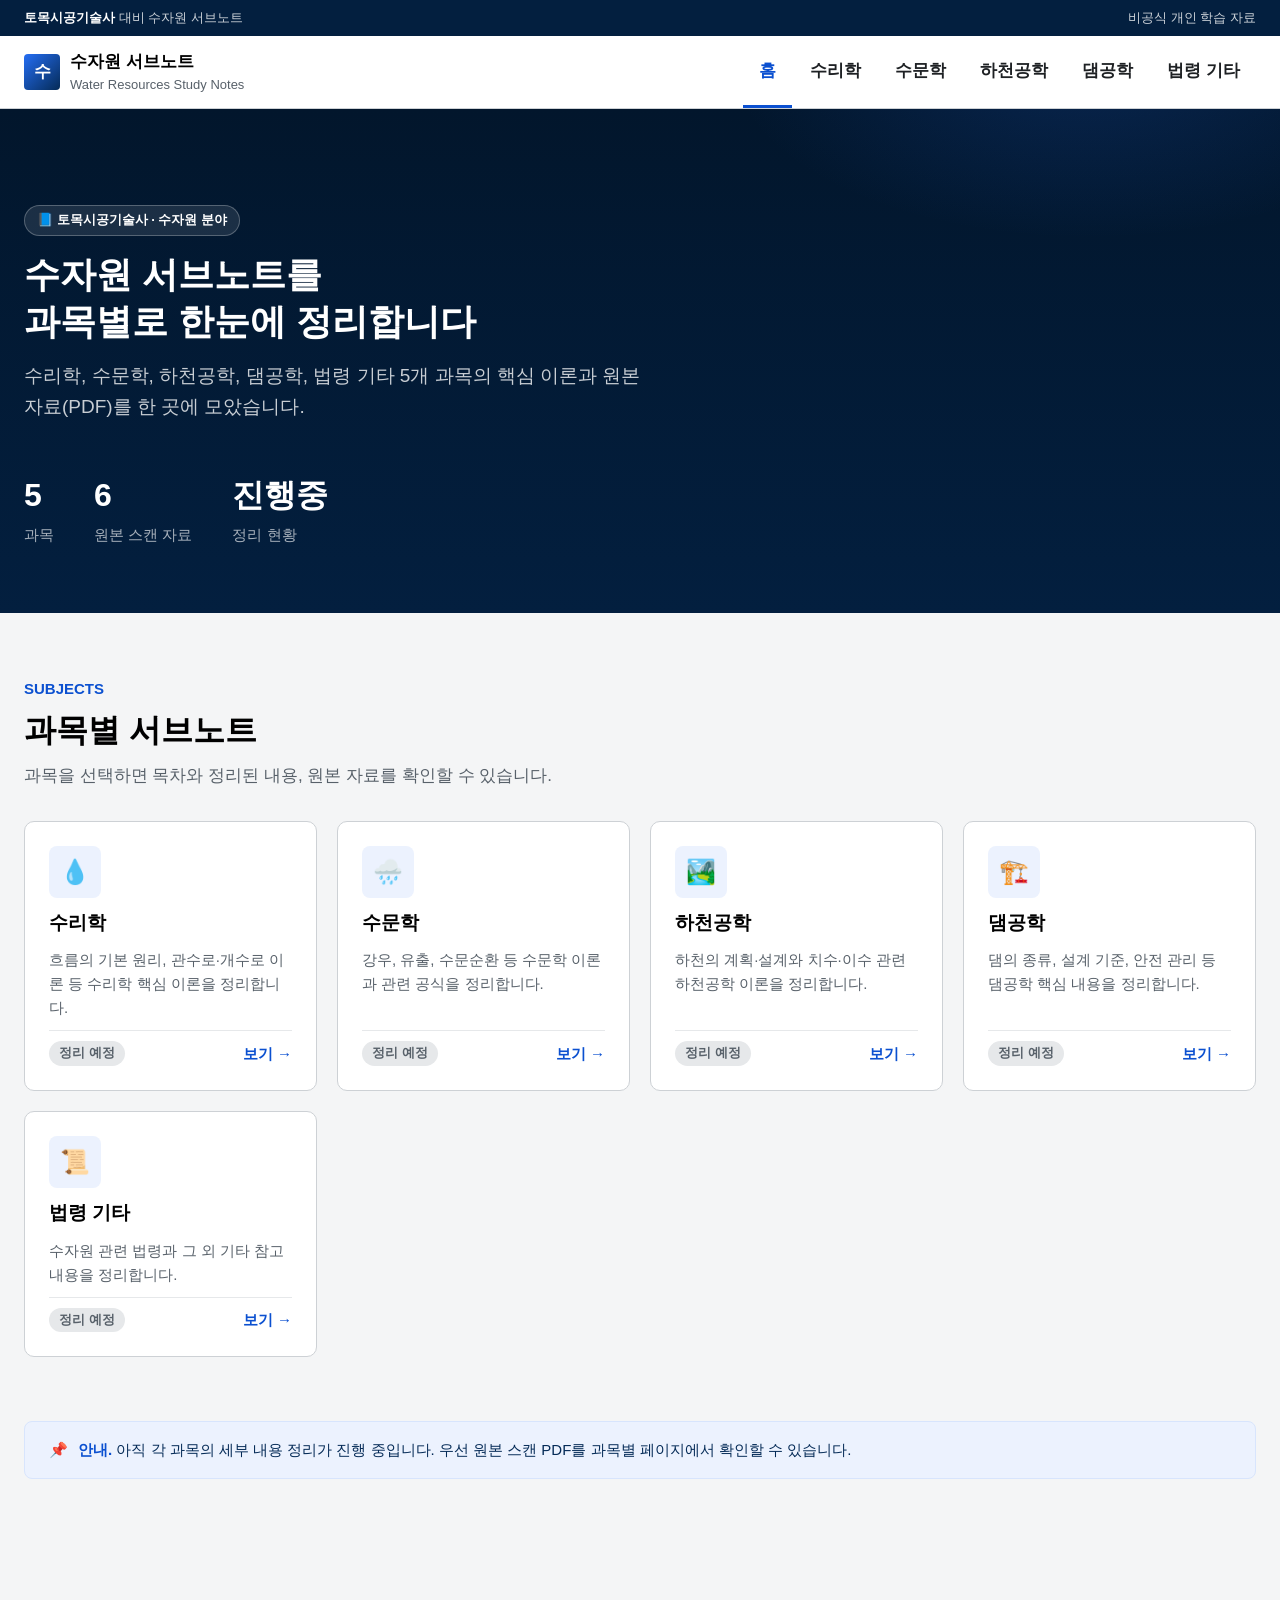
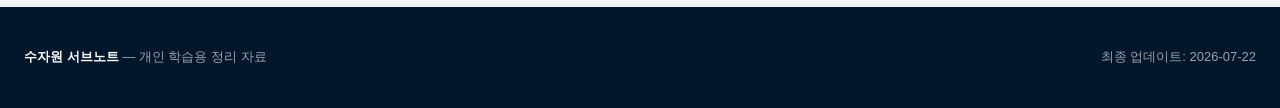
==== index.html @ 0881af0b "Add homepage and subject pages so GitHub Pages has content to render Co-Authored-By: Claude Sonnet 5" ====
<!DOCTYPE html>
<html lang="ko">
<head>
<meta charset="UTF-8">
<meta name="viewport" content="width=device-width, initial-scale=1.0">
<title>수자원 서브노트 | 토목시공기술사 대비</title>
<meta name="description" content="수리학·수문학·하천공학·댐공학·법령 기타 5개 과목으로 정리한 수자원 서브노트입니다.">
<link rel="stylesheet" href="web/assets/css/tokens.css">
<link rel="stylesheet" href="web/assets/css/style.css">
</head>
<body>
<a href="#main" class="skip-link">본문 바로가기</a>

<div class="util-bar">
  <div class="container">
    <span><strong>토목시공기술사</strong> 대비 수자원 서브노트</span>
    <span>비공식 개인 학습 자료</span>
  </div>
</div>

<header class="site-header">
  <div class="container header-inner">
    <a href="index.html" class="brand">
      <span class="mark">수</span>
      <span>
        수자원 서브노트
        <span class="sub">Water Resources Study Notes</span>
      </span>
    </a>
    <nav class="gnb" id="gnb">
      <a href="index.html" class="active">홈</a>
      <a href="web/subjects/hydraulics.html">수리학</a>
      <a href="web/subjects/hydrology.html">수문학</a>
      <a href="web/subjects/river.html">하천공학</a>
      <a href="web/subjects/dam.html">댐공학</a>
      <a href="web/subjects/law.html">법령 기타</a>
    </nav>
    <button class="nav-toggle" id="navToggle" aria-label="메뉴 열기" aria-expanded="false">
      <span></span>
    </button>
  </div>
</header>

<main id="main">
  <section class="hero">
    <div class="container">
      <span class="eyebrow">📘 토목시공기술사 · 수자원 분야</span>
      <h1>수자원 서브노트를<br>과목별로 한눈에 정리합니다</h1>
      <p>수리학, 수문학, 하천공학, 댐공학, 법령 기타 5개 과목의 핵심 이론과 원본 자료(PDF)를 한 곳에 모았습니다.</p>
      <div class="stats">
        <div class="stat"><b>5</b><span>과목</span></div>
        <div class="stat"><b>6</b><span>원본 스캔 자료</span></div>
        <div class="stat"><b>진행중</b><span>정리 현황</span></div>
      </div>
    </div>
  </section>

  <section class="section">
    <div class="container">
      <div class="section-head">
        <span class="kicker">SUBJECTS</span>
        <h2>과목별 서브노트</h2>
        <p>과목을 선택하면 목차와 정리된 내용, 원본 자료를 확인할 수 있습니다.</p>
      </div>

      <div class="subject-grid">
        <a class="subject-card" href="web/subjects/hydraulics.html">
          <div class="icon">💧</div>
          <h3>수리학</h3>
          <p>흐름의 기본 원리, 관수로·개수로 이론 등 수리학 핵심 이론을 정리합니다.</p>
          <div class="meta">
            <span class="progress-badge todo">정리 예정</span>
            <span class="cta-link">보기 →</span>
          </div>
        </a>

        <a class="subject-card" href="web/subjects/hydrology.html">
          <div class="icon">🌧️</div>
          <h3>수문학</h3>
          <p>강우, 유출, 수문순환 등 수문학 이론과 관련 공식을 정리합니다.</p>
          <div class="meta">
            <span class="progress-badge todo">정리 예정</span>
            <span class="cta-link">보기 →</span>
          </div>
        </a>

        <a class="subject-card" href="web/subjects/river.html">
          <div class="icon">🏞️</div>
          <h3>하천공학</h3>
          <p>하천의 계획·설계와 치수·이수 관련 하천공학 이론을 정리합니다.</p>
          <div class="meta">
            <span class="progress-badge todo">정리 예정</span>
            <span class="cta-link">보기 →</span>
          </div>
        </a>

        <a class="subject-card" href="web/subjects/dam.html">
          <div class="icon">🏗️</div>
          <h3>댐공학</h3>
          <p>댐의 종류, 설계 기준, 안전 관리 등 댐공학 핵심 내용을 정리합니다.</p>
          <div class="meta">
            <span class="progress-badge todo">정리 예정</span>
            <span class="cta-link">보기 →</span>
          </div>
        </a>

        <a class="subject-card" href="web/subjects/law.html">
          <div class="icon">📜</div>
          <h3>법령 기타</h3>
          <p>수자원 관련 법령과 그 외 기타 참고 내용을 정리합니다.</p>
          <div class="meta">
            <span class="progress-badge todo">정리 예정</span>
            <span class="cta-link">보기 →</span>
          </div>
        </a>
      </div>
    </div>
  </section>

  <section class="section" style="padding-top:0;">
    <div class="container">
      <div class="notice">
        <span>📌</span>
        <span><b>안내.</b> 아직 각 과목의 세부 내용 정리가 진행 중입니다. 우선 원본 스캔 PDF를 과목별 페이지에서 확인할 수 있습니다.</span>
      </div>
    </div>
  </section>
</main>

<footer class="site-footer">
  <div class="container">
    <span><strong>수자원 서브노트</strong> — 개인 학습용 정리 자료</span>
    <span>최종 업데이트: 2026-07-22</span>
  </div>
</footer>

<script>
  const toggle = document.getElementById('navToggle');
  const gnb = document.getElementById('gnb');
  toggle.addEventListener('click', () => {
    const open = gnb.classList.toggle('open');
    toggle.setAttribute('aria-expanded', open);
  });
</script>
</body>
</html>
---- web/assets/css/tokens.css ----
/* =========================================================
   KRDS(대한민국 정부 디자인시스템) Design Tokens
   출처: KRDS HTML Component Kit v1.0.1 (github.com/KRDS-uiux/krds-uiux)
   Primitive → Semantic 2단계 토큰 구조를 CSS 커스텀 프로퍼티로 이식
   ========================================================= */

html {
  font-size: 62.5%; /* 1rem = 10px 기준 */
}

:root {
  /* ---------- Primitive: Primary (Blue) ---------- */
  --krds-primary-5: #ecf2fe;
  --krds-primary-10: #d8e5fd;
  --krds-primary-20: #b1cefb;
  --krds-primary-30: #86aff9;
  --krds-primary-40: #4c87f6;
  --krds-primary-50: #256ef4;
  --krds-primary-60: #0b50d0;
  --krds-primary-70: #083891;
  --krds-primary-80: #052561;
  --krds-primary-90: #03163a;
  --krds-primary-95: #020f27;

  /* ---------- Primitive: Secondary (Navy) ---------- */
  --krds-secondary-5: #eef2f7;
  --krds-secondary-10: #d6e0eb;
  --krds-secondary-20: #bacbde;
  --krds-secondary-30: #90b0d5;
  --krds-secondary-40: #6b96c7;
  --krds-secondary-50: #346fb2;
  --krds-secondary-60: #1c589c;
  --krds-secondary-70: #063a74;
  --krds-secondary-80: #052b57;
  --krds-secondary-90: #031f3f;
  --krds-secondary-95: #02162c;

  /* ---------- Primitive: Gray ---------- */
  --krds-gray-0: #ffffff;
  --krds-gray-5: #f4f5f6;
  --krds-gray-10: #e6e8ea;
  --krds-gray-20: #cdd1d5;
  --krds-gray-30: #b1b8be;
  --krds-gray-40: #8a949e;
  --krds-gray-50: #6d7882;
  --krds-gray-60: #58616a;
  --krds-gray-70: #464c53;
  --krds-gray-80: #33363d;
  --krds-gray-90: #1e2124;
  --krds-gray-95: #131416;
  --krds-gray-100: #000000;

  /* ---------- Primitive: System colors ---------- */
  --krds-danger-5: #fdefec;   --krds-danger-10: #fcdfd9;  --krds-danger-50: #de3412; --krds-danger-60: #bd2c0f;
  --krds-warning-5: #fff3db;  --krds-warning-10: #ffe0a3; --krds-warning-50: #9e6a00; --krds-warning-60: #8a5c00;
  --krds-success-5: #eaf6ec;  --krds-success-10: #d8eedd; --krds-success-50: #228738; --krds-success-60: #267337;
  --krds-info-5: #e7f4fe;     --krds-info-10: #d3ebfd;    --krds-info-50: #0b78cb;    --krds-info-60: #096ab3;

  /* ---------- Semantic: Surface / Text / Border ---------- */
  --surface-default: var(--krds-gray-0);
  --surface-subtler: var(--krds-gray-5);
  --surface-subtle: var(--krds-gray-10);
  --surface-primary-subtler: var(--krds-primary-5);
  --surface-primary-subtle: var(--krds-primary-10);
  --surface-secondary-subtler: var(--krds-secondary-5);
  --surface-disabled: var(--krds-gray-20);

  --text-title: var(--krds-gray-100);
  --text-default: var(--krds-gray-90);
  --text-sub: var(--krds-gray-60);
  --text-placeholder: var(--krds-gray-40);
  --text-disabled: var(--krds-gray-30);
  --text-primary: var(--krds-primary-60);
  --text-oncolor: var(--krds-gray-0);

  --border-default: var(--krds-gray-20);
  --border-subtle: var(--krds-gray-10);
  --border-strong: var(--krds-gray-40);
  --border-primary: var(--krds-primary-50);

  --brand: var(--krds-primary-50);
  --brand-strong: var(--krds-primary-60);
  --brand-stronger: var(--krds-primary-70);

  /* ---------- Spacing scale (primitive.number, 1rem=10px) ---------- */
  --sp-1: 0.1rem;  --sp-2: 0.2rem;  --sp-3: 0.4rem;  --sp-4: 0.6rem;
  --sp-5: 0.8rem;  --sp-6: 1rem;    --sp-7: 1.2rem;  --sp-8: 1.6rem;
  --sp-9: 2rem;    --sp-10: 2.4rem; --sp-11: 2.8rem; --sp-12: 3.2rem;
  --sp-13: 3.6rem; --sp-14: 4rem;   --sp-15: 4.4rem; --sp-16: 4.8rem;
  --sp-17: 5.6rem; --sp-18: 6.4rem; --sp-19: 7.2rem; --sp-20: 8rem;
  --sp-21: 9.6rem;

  /* ---------- Radius scale ---------- */
  --radius-xs: 0.2rem;
  --radius-sm: 0.4rem;
  --radius-md: 0.8rem;
  --radius-lg: 1rem;
  --radius-xl: 1.2rem;
  --radius-pill: 100rem;

  /* ---------- Typography scale ---------- */
  --font-family: 'Pretendard GOV', 'Pretendard', -apple-system, BlinkMacSystemFont,
    'Malgun Gothic', '맑은 고딕', sans-serif;
  --font-mono: 'D2Coding', 'Consolas', 'SFMono-Regular', monospace;

  --fs-display-lg: 6rem;    --fs-display-md: 4.4rem;  --fs-display-sm: 3.6rem;
  --fs-heading-xl: 4rem;    --fs-heading-lg: 3.2rem;  --fs-heading-md: 2.4rem;
  --fs-heading-sm: 1.9rem;  --fs-heading-xs: 1.7rem;  --fs-heading-xxs: 1.5rem;
  --fs-body-lg: 1.9rem;     --fs-body-md: 1.7rem;     --fs-body-sm: 1.5rem;  --fs-body-xs: 1.3rem;

  /* ---------- Elevation ---------- */
  --shadow-sm: 0 0.1rem 0.4rem rgba(3, 22, 58, 0.08);
  --shadow-md: 0 0.4rem 1.2rem rgba(3, 22, 58, 0.12);
  --shadow-lg: 0 0.8rem 2.4rem rgba(3, 22, 58, 0.16);

  --container-max: 128rem;
}
---- web/assets/css/style.css ----
/* =========================================================
   수자원 서브노트 정리 사이트 — 컴포넌트 스타일 (KRDS 스타일 적용)
   ========================================================= */

* { box-sizing: border-box; }

body {
  margin: 0;
  font-family: var(--font-family);
  font-size: var(--fs-body-md);
  line-height: 1.6;
  color: var(--text-default);
  background: var(--surface-subtler);
  -webkit-font-smoothing: antialiased;
}

a { color: inherit; text-decoration: none; }
ul { margin: 0; padding: 0; list-style: none; }
h1, h2, h3, h4, p { margin: 0; }
img { max-width: 100%; display: block; }

.container {
  max-width: var(--container-max);
  margin: 0 auto;
  padding: 0 var(--sp-10);
}

/* ---------- Skip link (접근성) ---------- */
.skip-link {
  position: absolute;
  left: -999rem;
  top: 0;
  background: var(--brand-strong);
  color: #fff;
  padding: var(--sp-6) var(--sp-8);
  z-index: 999;
  border-radius: 0 0 var(--radius-sm) 0;
}
.skip-link:focus { left: 0; }

/* ---------- 상단 유틸리티 바 ---------- */
.util-bar {
  background: var(--krds-secondary-90);
  color: rgba(255,255,255,.8);
  font-size: var(--fs-body-xs);
}
.util-bar .container {
  display: flex;
  justify-content: space-between;
  align-items: center;
  height: 3.6rem;
}
.util-bar strong { color: #fff; font-weight: 600; }

/* ---------- 헤더 / GNB ---------- */
.site-header {
  background: var(--surface-default);
  border-bottom: 0.1rem solid var(--border-default);
  position: sticky;
  top: 0;
  z-index: 100;
}
.header-inner {
  display: flex;
  align-items: center;
  justify-content: space-between;
  height: 7.2rem;
}
.brand {
  display: flex;
  align-items: center;
  gap: var(--sp-6);
  font-weight: 700;
  font-size: var(--fs-heading-xs);
  color: var(--text-title);
}
.brand .mark {
  width: 3.6rem;
  height: 3.6rem;
  border-radius: var(--radius-sm);
  background: linear-gradient(135deg, var(--krds-primary-50), var(--krds-secondary-80));
  color: #fff;
  display: flex;
  align-items: center;
  justify-content: center;
  font-size: var(--fs-body-md);
  font-weight: 800;
  flex-shrink: 0;
}
.brand .sub { font-size: var(--fs-body-xs); color: var(--text-sub); font-weight: 500; display:block; }

.gnb { display: flex; gap: var(--sp-2); }
.gnb a {
  display: flex;
  align-items: center;
  height: 7.2rem;
  padding: 0 var(--sp-8);
  font-weight: 600;
  font-size: var(--fs-body-md);
  color: var(--text-default);
  border-bottom: 0.3rem solid transparent;
  white-space: nowrap;
}
.gnb a:hover,
.gnb a:focus-visible { color: var(--brand-strong); }
.gnb a.active {
  color: var(--brand-strong);
  border-bottom-color: var(--brand-strong);
}

.nav-toggle {
  display: none;
  width: 4rem; height: 4rem;
  border: 0.1rem solid var(--border-default);
  border-radius: var(--radius-sm);
  background: var(--surface-default);
  align-items: center; justify-content: center;
  cursor: pointer;
}
.nav-toggle span, .nav-toggle span::before, .nav-toggle span::after {
  content: ""; display: block; width: 1.8rem; height: 0.2rem; background: var(--text-default);
  position: relative; transition: .2s;
}
.nav-toggle span::before { position: absolute; top: -0.6rem; }
.nav-toggle span::after { position: absolute; top: 0.6rem; }

/* ---------- Breadcrumb ---------- */
.breadcrumb {
  font-size: var(--fs-body-xs);
  color: var(--text-sub);
  padding: var(--sp-6) 0;
}
.breadcrumb a:hover { color: var(--brand-strong); }
.breadcrumb .sep { margin: 0 var(--sp-3); color: var(--border-strong); }
.breadcrumb .current { color: var(--text-default); font-weight: 600; }

/* ---------- Hero (홈) ---------- */
.hero {
  background:
    radial-gradient(60rem 30rem at 85% -10%, rgba(37,110,244,.18), transparent 60%),
    linear-gradient(180deg, var(--krds-secondary-95) 0%, var(--krds-secondary-90) 100%);
  color: #fff;
  padding: var(--sp-21) 0 var(--sp-18);
}
.hero .eyebrow {
  display: inline-flex;
  align-items: center;
  gap: var(--sp-3);
  background: rgba(255,255,255,.1);
  border: 0.1rem solid rgba(255,255,255,.25);
  padding: var(--sp-3) var(--sp-7);
  border-radius: var(--radius-pill);
  font-size: var(--fs-body-xs);
  font-weight: 600;
  margin-bottom: var(--sp-8);
}
.hero h1 {
  font-size: var(--fs-display-sm);
  font-weight: 800;
  line-height: 1.3;
  max-width: 70rem;
}
.hero p {
  margin-top: var(--sp-8);
  font-size: var(--fs-body-lg);
  color: rgba(255,255,255,.78);
  max-width: 62rem;
}
.hero .stats {
  display: flex;
  gap: var(--sp-14);
  margin-top: var(--sp-16);
  flex-wrap: wrap;
}
.hero .stat b {
  display: block;
  font-size: var(--fs-heading-lg);
  font-weight: 800;
}
.hero .stat span { color: rgba(255,255,255,.65); font-size: var(--fs-body-sm); }

/* ---------- 섹션 공통 ---------- */
.section { padding: var(--sp-18) 0; }
.section-head { margin-bottom: var(--sp-12); }
.section-head .kicker {
  color: var(--brand-strong);
  font-weight: 700;
  font-size: var(--fs-body-sm);
  margin-bottom: var(--sp-3);
  display: block;
}
.section-head h2 { font-size: var(--fs-heading-lg); font-weight: 800; color: var(--text-title); }
.section-head p { margin-top: var(--sp-4); color: var(--text-sub); font-size: var(--fs-body-md); }

/* ---------- 과목 카드 그리드 (홈) ---------- */
.subject-grid {
  display: grid;
  grid-template-columns: repeat(auto-fit, minmax(26rem, 1fr));
  gap: var(--sp-9);
}
.subject-card {
  background: var(--surface-default);
  border: 0.1rem solid var(--border-default);
  border-radius: var(--radius-lg);
  padding: var(--sp-10);
  display: flex;
  flex-direction: column;
  gap: var(--sp-6);
  transition: transform .15s ease, box-shadow .15s ease, border-color .15s ease;
}
.subject-card:hover {
  transform: translateY(-0.3rem);
  box-shadow: var(--shadow-md);
  border-color: var(--krds-primary-30);
}
.subject-card .icon {
  width: 5.2rem; height: 5.2rem;
  border-radius: var(--radius-md);
  display: flex; align-items: center; justify-content: center;
  font-size: 2.4rem;
  background: var(--surface-primary-subtler);
  color: var(--brand-strong);
}
.subject-card h3 { font-size: var(--fs-heading-sm); font-weight: 700; color: var(--text-title); }
.subject-card p { color: var(--text-sub); font-size: var(--fs-body-sm); flex: 1; }
.subject-card .meta {
  display: flex; align-items: center; justify-content: space-between;
  padding-top: var(--sp-6);
  border-top: 0.1rem solid var(--border-subtle);
}
.progress-badge {
  font-size: var(--fs-body-xs);
  font-weight: 700;
  padding: var(--sp-2) var(--sp-6);
  border-radius: var(--radius-pill);
}
.progress-badge.done { background: var(--krds-success-5); color: var(--krds-success-60); }
.progress-badge.doing { background: var(--krds-warning-5); color: var(--krds-warning-60); }
.progress-badge.todo { background: var(--surface-subtle); color: var(--text-sub); }

.bar {
  height: 0.6rem;
  border-radius: var(--radius-pill);
  background: var(--surface-subtle);
  overflow: hidden;
}
.bar > i { display: block; height: 100%; background: linear-gradient(90deg, var(--krds-primary-50), var(--krds-primary-70)); }

.cta-link {
  display: inline-flex; align-items: center; gap: var(--sp-3);
  color: var(--brand-strong); font-weight: 700; font-size: var(--fs-body-sm);
}
.subject-card:hover .cta-link { text-decoration: underline; }

/* ---------- 안내 배너 ---------- */
.notice {
  background: var(--surface-primary-subtler);
  border: 0.1rem solid var(--krds-primary-10);
  border-radius: var(--radius-md);
  padding: var(--sp-8) var(--sp-10);
  display: flex;
  gap: var(--sp-6);
  align-items: flex-start;
  font-size: var(--fs-body-sm);
  color: var(--krds-secondary-80);
}
.notice b { color: var(--brand-strong); }

/* ---------- 과목 상세 레이아웃 ---------- */
.subject-hero {
  background: var(--surface-default);
  border-bottom: 0.1rem solid var(--border-default);
  padding: var(--sp-12) 0;
}
.subject-hero .tag {
  display: inline-block;
  background: var(--surface-primary-subtler);
  color: var(--brand-strong);
  font-weight: 700;
  font-size: var(--fs-body-xs);
  padding: var(--sp-2) var(--sp-6);
  border-radius: var(--radius-sm);
  margin-bottom: var(--sp-5);
}
.subject-hero h1 { font-size: var(--fs-heading-lg); font-weight: 800; color: var(--text-title); }
.subject-hero p.desc { margin-top: var(--sp-4); color: var(--text-sub); max-width: 80rem; }
.subject-hero .progress-row {
  margin-top: var(--sp-8);
  display: flex; align-items: center; gap: var(--sp-8);
  max-width: 48rem;
}
.subject-hero .progress-row .bar { flex: 1; }
.subject-hero .progress-row .pct { font-weight: 800; color: var(--brand-strong); font-size: var(--fs-body-md); white-space: nowrap; }

.layout {
  display: grid;
  grid-template-columns: 27rem 1fr;
  gap: var(--sp-14);
  align-items: start;
  padding: var(--sp-14) 0 var(--sp-21);
}

/* ---------- 좌측 TOC ---------- */
.toc {
  position: sticky;
  top: 9rem;
  background: var(--surface-default);
  border: 0.1rem solid var(--border-default);
  border-radius: var(--radius-lg);
  padding: var(--sp-7);
  max-height: calc(100vh - 12rem);
  overflow-y: auto;
}
.toc h4 {
  font-size: var(--fs-body-xs);
  color: var(--text-sub);
  font-weight: 700;
  padding: var(--sp-3) var(--sp-4);
  text-transform: uppercase;
  letter-spacing: .04em;
}
.toc li a {
  display: flex;
  gap: var(--sp-4);
  align-items: flex-start;
  padding: var(--sp-4);
  border-radius: var(--radius-sm);
  font-size: var(--fs-body-sm);
  color: var(--text-default);
  line-height: 1.4;
}
.toc li a .n {
  flex-shrink: 0;
  width: 2.2rem; height: 2.2rem;
  border-radius: 50%;
  background: var(--surface-subtle);
  color: var(--text-sub);
  font-size: var(--fs-body-xs);
  font-weight: 700;
  display: flex; align-items: center; justify-content: center;
}
.toc li a:hover { background: var(--surface-subtler); }
.toc li a.active { background: var(--surface-primary-subtler); color: var(--brand-strong); font-weight: 700; }
.toc li a.active .n { background: var(--brand-strong); color: #fff; }

/* ---------- 콘텐츠(주제 카드) ---------- */
.topics { display: flex; flex-direction: column; gap: var(--sp-12); }
.topic-card {
  background: var(--surface-default);
  border: 0.1rem solid var(--border-default);
  border-radius: var(--radius-lg);
  padding: var(--sp-12);
  scroll-margin-top: 9rem;
}
.topic-card > header {
  display: flex;
  align-items: center;
  gap: var(--sp-6);
  margin-bottom: var(--sp-8);
  padding-bottom: var(--sp-8);
  border-bottom: 0.1rem dashed var(--border-default);
}
.topic-card > header .num {
  width: 4rem; height: 4rem;
  border-radius: var(--radius-md);
  background: var(--krds-secondary-90);
  color: #fff;
  font-weight: 800;
  font-size: var(--fs-body-md);
  display: flex; align-items: center; justify-content: center;
  flex-shrink: 0;
}
.topic-card > header h3 { font-size: var(--fs-heading-sm); font-weight: 800; color: var(--text-title); }
.topic-card > header .pages {
  margin-left: auto;
  font-size: var(--fs-body-xs);
  color: var(--text-sub);
  background: var(--surface-subtler);
  padding: var(--sp-3) var(--sp-6);
  border-radius: var(--radius-pill);
  white-space: nowrap;
}

.topic-body h4 {
  font-size: var(--fs-body-md);
  font-weight: 700;
  color: var(--krds-secondary-70);
  margin: var(--sp-8) 0 var(--sp-4);
}
.topic-body h4:first-child { margin-top: 0; }
.topic-body ul { display: flex; flex-direction: column; gap: var(--sp-4); }
.topic-body ul li {
  position: relative;
  padding-left: var(--sp-8);
  font-size: var(--fs-body-sm);
  color: var(--text-default);
}
.topic-body ul li::before {
  content: "";
  position: absolute;
  left: var(--sp-2);
  top: 0.9rem;
  width: 0.5rem; height: 0.5rem;
  border-radius: 50%;
  background: var(--krds-primary-30);
}
.topic-body ul.sub { margin: var(--sp-3) 0 var(--sp-3) var(--sp-8); }
.topic-body ul.sub li::before { background: var(--krds-gray-30); }
.topic-body p { font-size: var(--fs-body-sm); color: var(--text-default); margin-bottom: var(--sp-4); }

.formula {
  font-family: var(--font-mono);
  background: var(--krds-secondary-95);
  color: #cfe3ff;
  padding: var(--sp-6) var(--sp-8);
  border-radius: var(--radius-md);
  font-size: var(--fs-body-sm);
  overflow-x: auto;
  margin: var(--sp-3) 0 var(--sp-6);
  line-height: 1.7;
  white-space: pre-wrap;
}
.formula .v { color: #ffd479; }

.callout {
  display: flex; gap: var(--sp-5);
  background: var(--krds-warning-5);
  border: 0.1rem solid var(--krds-warning-10);
  color: var(--krds-warning-60);
  border-radius: var(--radius-md);
  padding: var(--sp-6) var(--sp-8);
  font-size: var(--fs-body-sm);
  margin-top: var(--sp-6);
}

.empty-state {
  text-align: center;
  padding: var(--sp-21) var(--sp-10);
  color: var(--text-sub);
  background: var(--surface-default);
  border: 0.1rem dashed var(--border-default);
  border-radius: var(--radius-lg);
}
.empty-state .ico { font-size: 4rem; margin-bottom: var(--sp-6); }
.empty-state h3 { color: var(--text-title); font-size: var(--fs-heading-sm); margin-bottom: var(--sp-4); }

/* ---------- 소스 안내 카드 ---------- */
.source-card {
  display: flex; align-items: center; gap: var(--sp-6);
  background: var(--krds-secondary-95);
  color: #fff;
  border-radius: var(--radius-lg);
  padding: var(--sp-8) var(--sp-10);
  margin-bottom: var(--sp-10);
  font-size: var(--fs-body-sm);
}
.source-card .ico { font-size: 2.4rem; }
.source-card b { display: block; font-size: var(--fs-body-md); margin-bottom: var(--sp-1); }
.source-card span { color: rgba(255,255,255,.7); }

/* ---------- 푸터 ---------- */
.site-footer {
  background: var(--krds-secondary-95);
  color: rgba(255,255,255,.6);
  padding: var(--sp-14) 0;
  margin-top: var(--sp-18);
  font-size: var(--fs-body-xs);
}
.site-footer .container { display: flex; justify-content: space-between; align-items: center; flex-wrap: wrap; gap: var(--sp-6); }
.site-footer strong { color: #fff; }

/* ---------- 반응형 ---------- */
@media (max-width: 960px) {
  .container { padding: 0 var(--sp-8); }
  .nav-toggle { display: flex; }
  .gnb {
    position: absolute; top: 7.2rem; left: 0; right: 0;
    background: var(--surface-default);
    border-bottom: 0.1rem solid var(--border-default);
    flex-direction: column; gap: 0;
    display: none;
    box-shadow: var(--shadow-md);
  }
  .gnb.open { display: flex; }
  .gnb a { height: auto; padding: var(--sp-7) var(--sp-10); border-bottom: 0.1rem solid var(--border-subtle); border-left: 0.3rem solid transparent; }
  .gnb a.active { border-left-color: var(--brand-strong); border-bottom-color: var(--border-subtle); }
  .layout { grid-template-columns: 1fr; }
  .toc { position: static; max-height: none; }
  .hero h1 { font-size: var(--fs-heading-xl); }
}
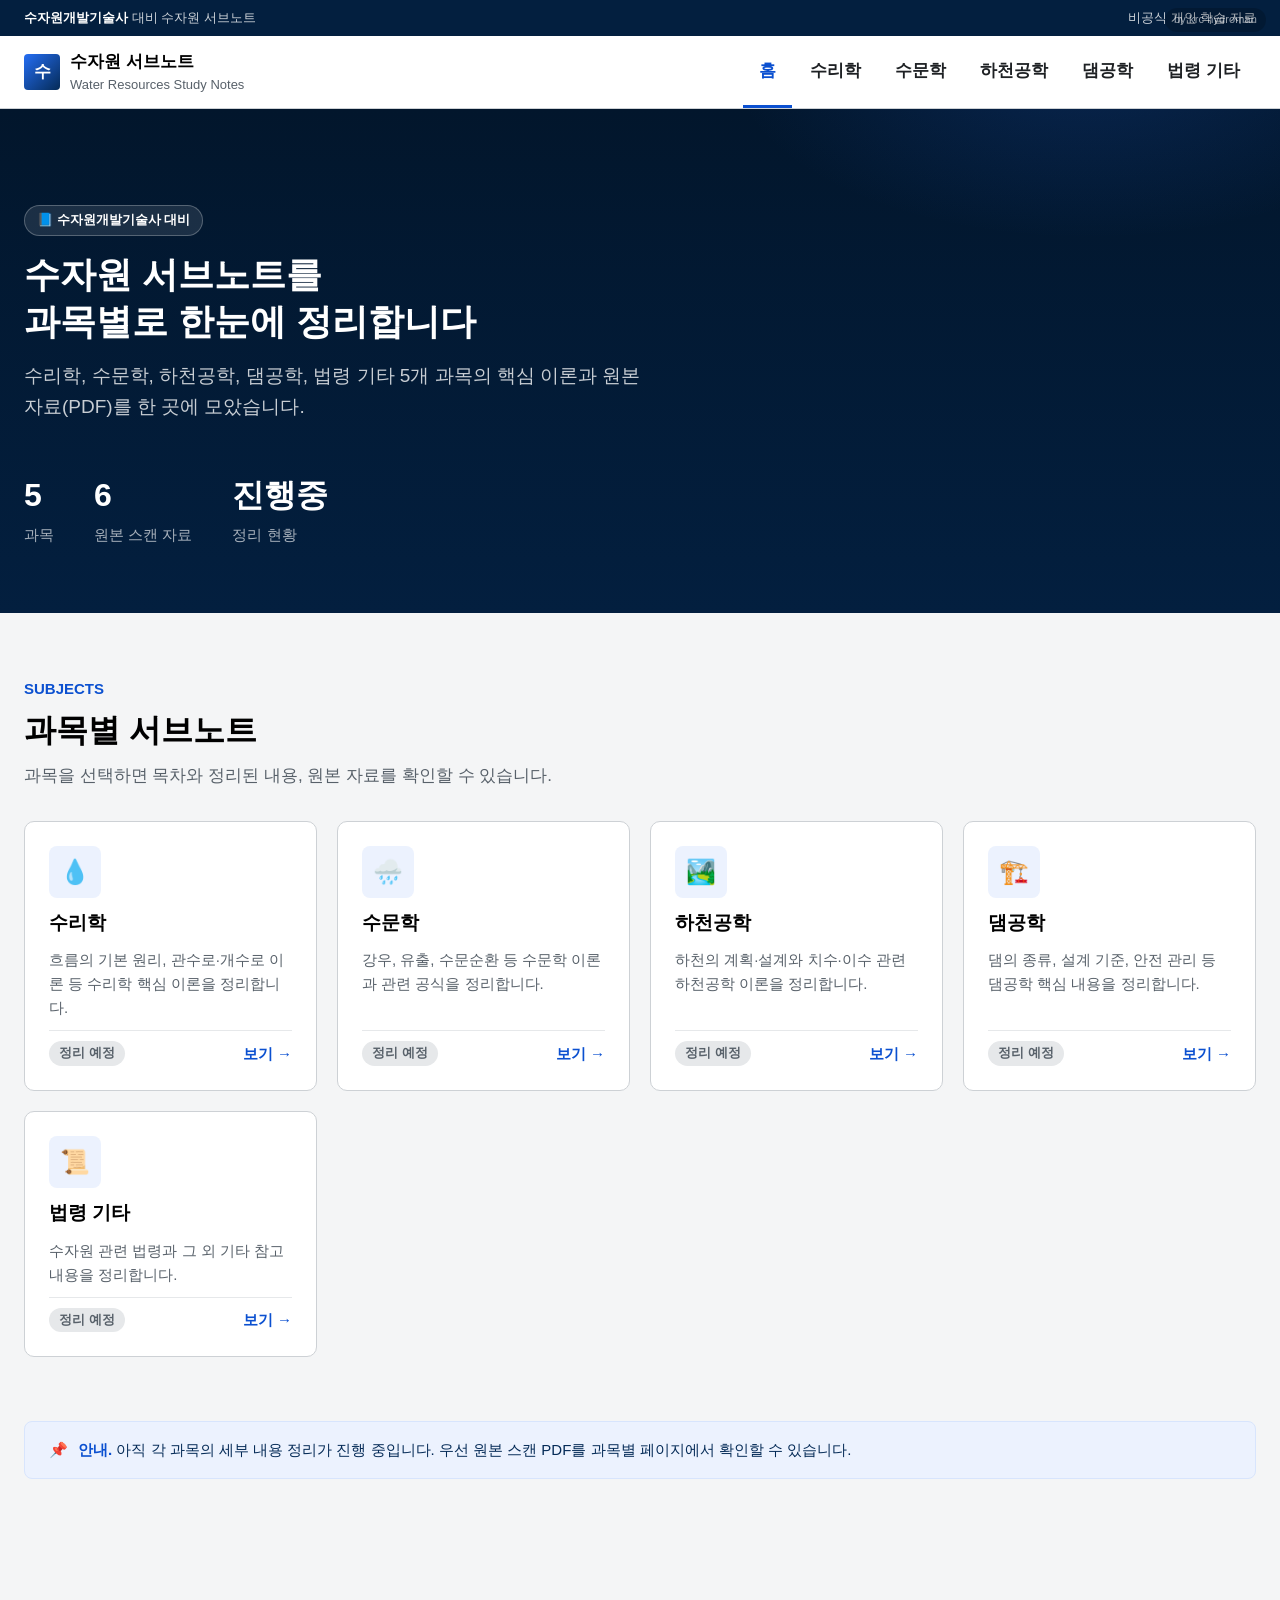
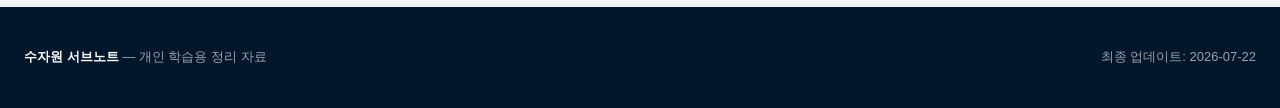
==== commit ea614af5: "Rename exam target to 수자원개발기술사 and add credit badge Co-Authored-By: Claude Sonnet 5 <noreply@anthrop" ====
--- a/index.html
+++ b/index.html
@@ -3,17 +3,18 @@
 <head>
 <meta charset="UTF-8">
 <meta name="viewport" content="width=device-width, initial-scale=1.0">
-<title>수자원 서브노트 | 토목시공기술사 대비</title>
+<title>수자원 서브노트 | 수자원개발기술사 대비</title>
 <meta name="description" content="수리학·수문학·하천공학·댐공학·법령 기타 5개 과목으로 정리한 수자원 서브노트입니다.">
 <link rel="stylesheet" href="web/assets/css/tokens.css">
 <link rel="stylesheet" href="web/assets/css/style.css">
 </head>
 <body>
+<span class="credit-badge">by krc hydroman</span>
 <a href="#main" class="skip-link">본문 바로가기</a>
 
 <div class="util-bar">
   <div class="container">
-    <span><strong>토목시공기술사</strong> 대비 수자원 서브노트</span>
+    <span><strong>수자원개발기술사</strong> 대비 수자원 서브노트</span>
     <span>비공식 개인 학습 자료</span>
   </div>
 </div>
@@ -44,7 +45,7 @@
 <main id="main">
   <section class="hero">
     <div class="container">
-      <span class="eyebrow">📘 토목시공기술사 · 수자원 분야</span>
+      <span class="eyebrow">📘 수자원개발기술사 대비</span>
       <h1>수자원 서브노트를<br>과목별로 한눈에 정리합니다</h1>
       <p>수리학, 수문학, 하천공학, 댐공학, 법령 기타 5개 과목의 핵심 이론과 원본 자료(PDF)를 한 곳에 모았습니다.</p>
       <div class="stats">
--- a/web/assets/css/style.css
+++ b/web/assets/css/style.css
@@ -468,6 +468,22 @@
 }
 .site-footer .container { display: flex; justify-content: space-between; align-items: center; flex-wrap: wrap; gap: var(--sp-6); }
 .site-footer strong { color: #fff; }
+
+/* ---------- 크레딧 배지 ---------- */
+.credit-badge {
+  position: fixed;
+  top: 0.8rem;
+  right: 1.4rem;
+  z-index: 1000;
+  font-size: 1.1rem;
+  font-weight: 500;
+  color: rgba(255,255,255,.6);
+  background: rgba(0,0,0,.18);
+  padding: 0.3rem 0.9rem;
+  border-radius: var(--radius-pill);
+  pointer-events: none;
+  letter-spacing: .01em;
+}
 
 /* ---------- 반응형 ---------- */
 @media (max-width: 960px) {
@@ -487,4 +503,5 @@
   .layout { grid-template-columns: 1fr; }
   .toc { position: static; max-height: none; }
   .hero h1 { font-size: var(--fs-heading-xl); }
-}
+  .credit-badge { font-size: 1rem; padding: 0.2rem 0.7rem; top: 0.6rem; right: 0.8rem; }
+}
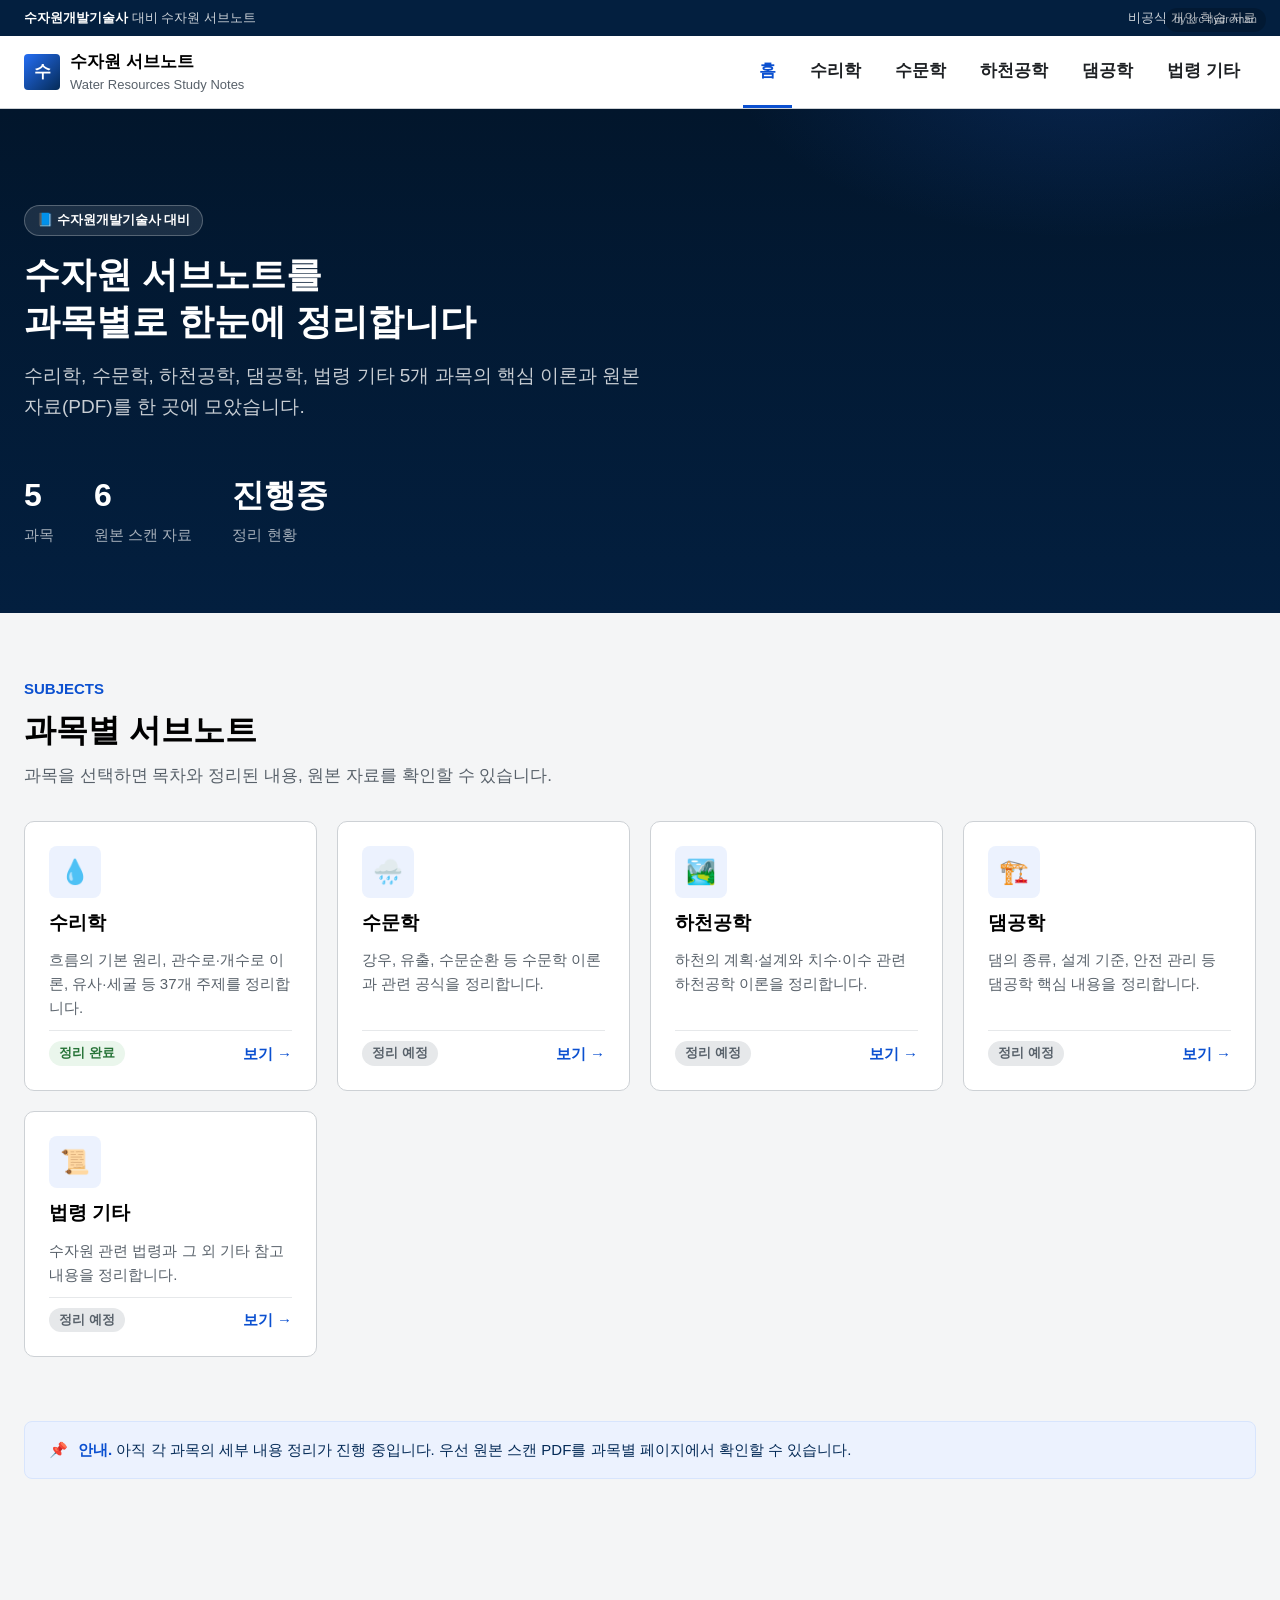
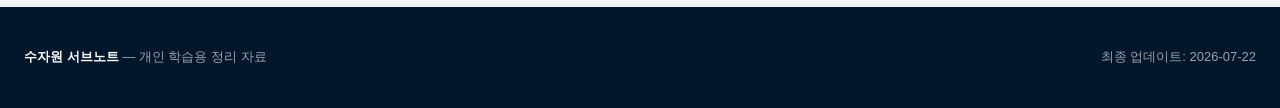
==== commit 8c312755: "Fill in 수리학 subject page with 37 topics from source PDF Co-Authored-By: Claude Sonnet 5 <noreply@ant" ====
--- a/index.html
+++ b/index.html
@@ -68,9 +68,9 @@
         <a class="subject-card" href="web/subjects/hydraulics.html">
           <div class="icon">💧</div>
           <h3>수리학</h3>
-          <p>흐름의 기본 원리, 관수로·개수로 이론 등 수리학 핵심 이론을 정리합니다.</p>
+          <p>흐름의 기본 원리, 관수로·개수로 이론, 유사·세굴 등 37개 주제를 정리합니다.</p>
           <div class="meta">
-            <span class="progress-badge todo">정리 예정</span>
+            <span class="progress-badge done">정리 완료</span>
             <span class="cta-link">보기 →</span>
           </div>
         </a>
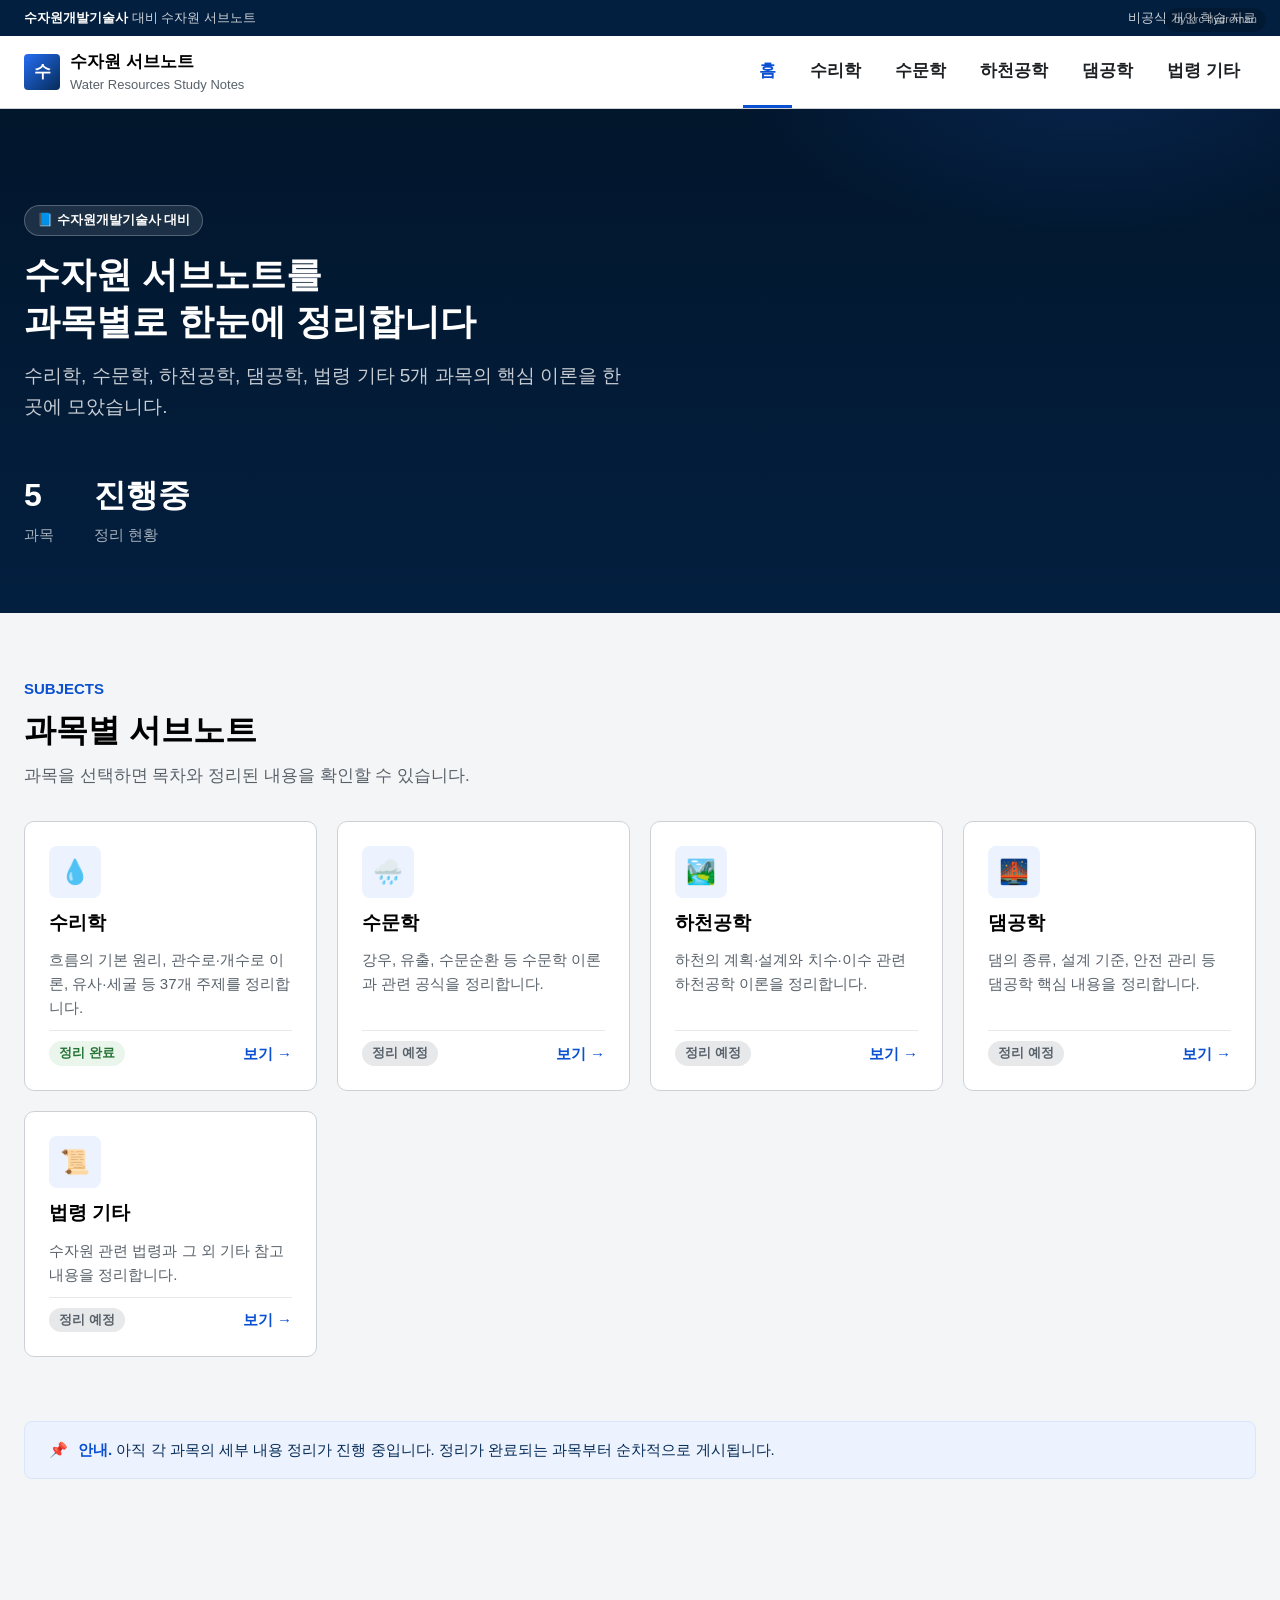
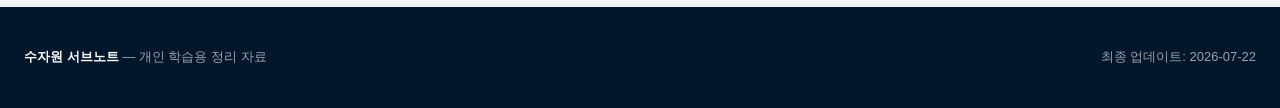
==== commit fcaaa1c6: "Remove original PDF links from site pages and update dam icon to bridge Site no longer links to the " ====
--- a/index.html
+++ b/index.html
@@ -47,10 +47,9 @@
     <div class="container">
       <span class="eyebrow">📘 수자원개발기술사 대비</span>
       <h1>수자원 서브노트를<br>과목별로 한눈에 정리합니다</h1>
-      <p>수리학, 수문학, 하천공학, 댐공학, 법령 기타 5개 과목의 핵심 이론과 원본 자료(PDF)를 한 곳에 모았습니다.</p>
+      <p>수리학, 수문학, 하천공학, 댐공학, 법령 기타 5개 과목의 핵심 이론을 한 곳에 모았습니다.</p>
       <div class="stats">
         <div class="stat"><b>5</b><span>과목</span></div>
-        <div class="stat"><b>6</b><span>원본 스캔 자료</span></div>
         <div class="stat"><b>진행중</b><span>정리 현황</span></div>
       </div>
     </div>
@@ -61,7 +60,7 @@
       <div class="section-head">
         <span class="kicker">SUBJECTS</span>
         <h2>과목별 서브노트</h2>
-        <p>과목을 선택하면 목차와 정리된 내용, 원본 자료를 확인할 수 있습니다.</p>
+        <p>과목을 선택하면 목차와 정리된 내용을 확인할 수 있습니다.</p>
       </div>
 
       <div class="subject-grid">
@@ -96,7 +95,7 @@
         </a>
 
         <a class="subject-card" href="web/subjects/dam.html">
-          <div class="icon">🏗️</div>
+          <div class="icon">🌉</div>
           <h3>댐공학</h3>
           <p>댐의 종류, 설계 기준, 안전 관리 등 댐공학 핵심 내용을 정리합니다.</p>
           <div class="meta">
@@ -122,7 +121,7 @@
     <div class="container">
       <div class="notice">
         <span>📌</span>
-        <span><b>안내.</b> 아직 각 과목의 세부 내용 정리가 진행 중입니다. 우선 원본 스캔 PDF를 과목별 페이지에서 확인할 수 있습니다.</span>
+        <span><b>안내.</b> 아직 각 과목의 세부 내용 정리가 진행 중입니다. 정리가 완료되는 과목부터 순차적으로 게시됩니다.</span>
       </div>
     </div>
   </section>
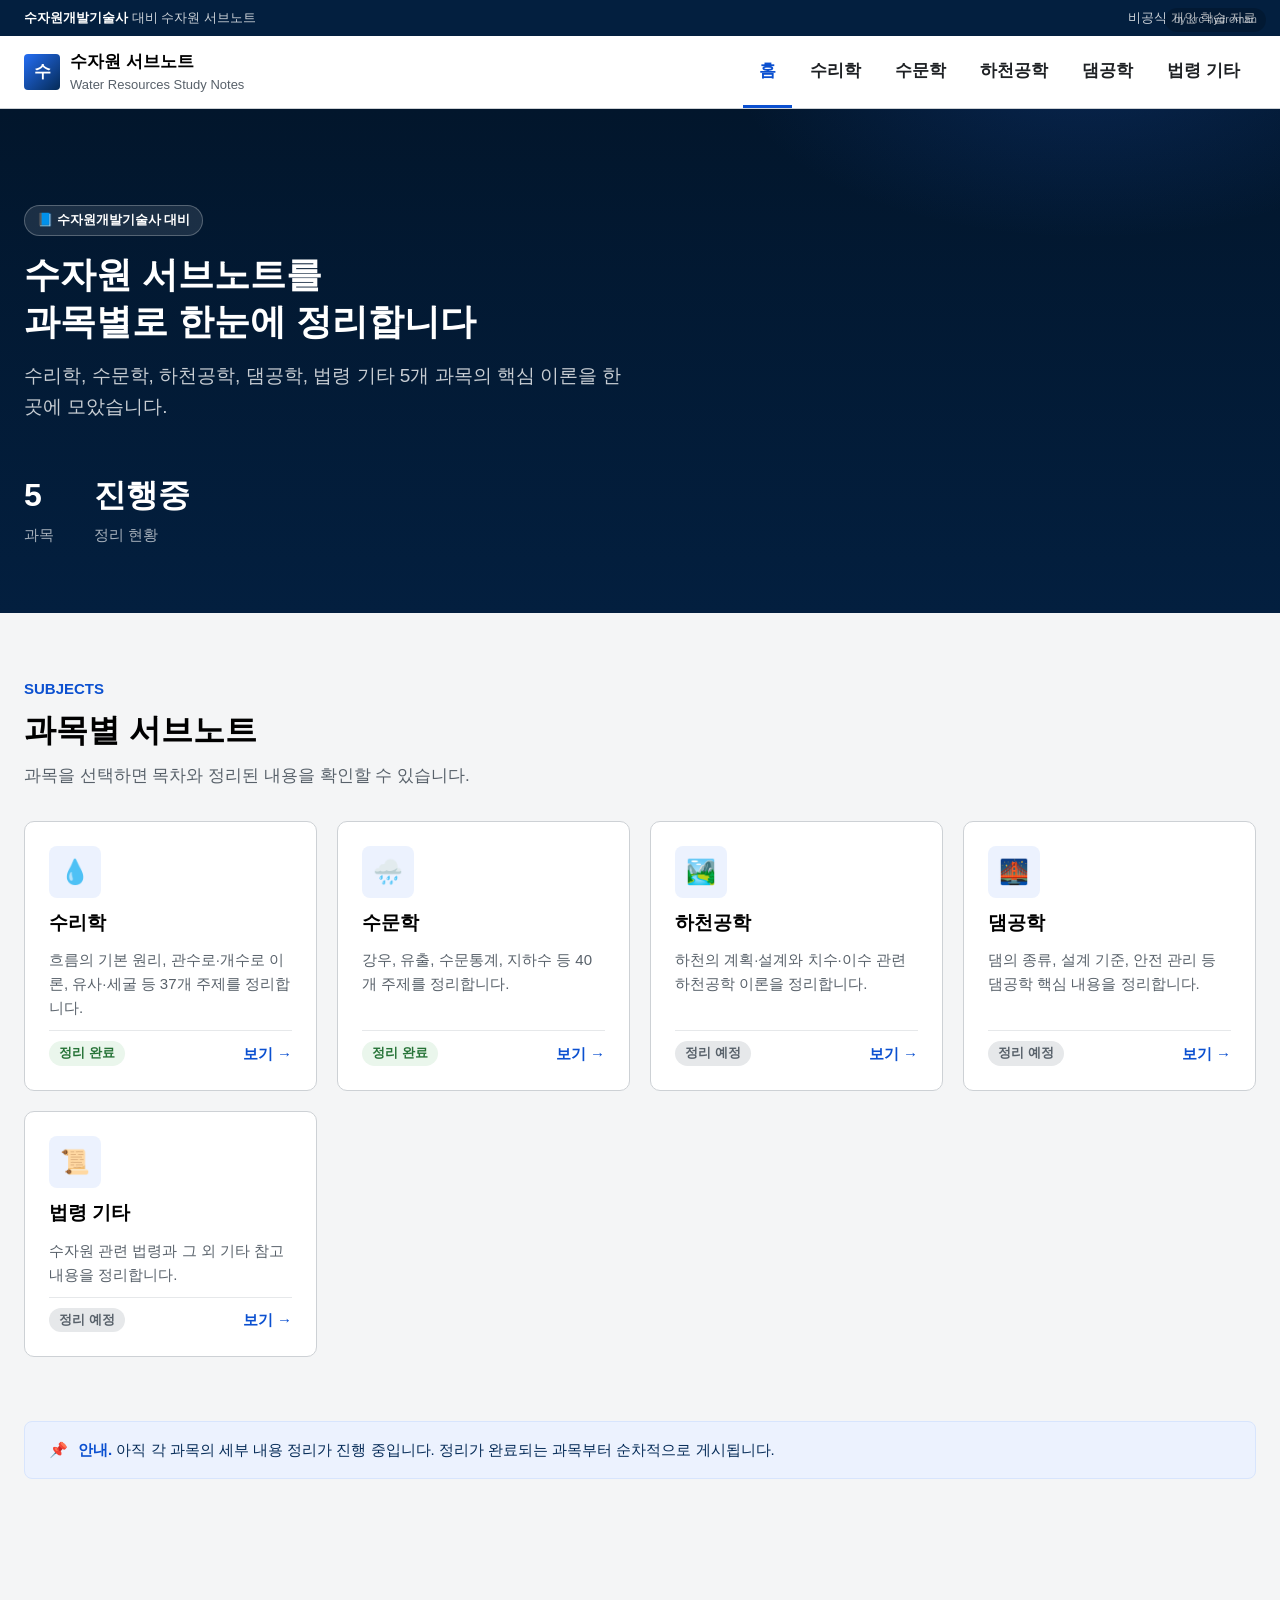
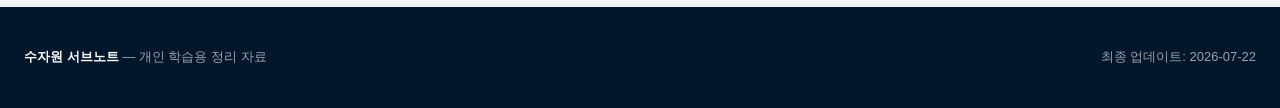
==== commit 07e72244: "Fill in 수문학 subject page with 40 topics from source PDF Co-Authored-By: Claude Sonnet 5 <noreply@ant" ====
--- a/index.html
+++ b/index.html
@@ -77,9 +77,9 @@
         <a class="subject-card" href="web/subjects/hydrology.html">
           <div class="icon">🌧️</div>
           <h3>수문학</h3>
-          <p>강우, 유출, 수문순환 등 수문학 이론과 관련 공식을 정리합니다.</p>
+          <p>강우, 유출, 수문통계, 지하수 등 40개 주제를 정리합니다.</p>
           <div class="meta">
-            <span class="progress-badge todo">정리 예정</span>
+            <span class="progress-badge done">정리 완료</span>
             <span class="cta-link">보기 →</span>
           </div>
         </a>
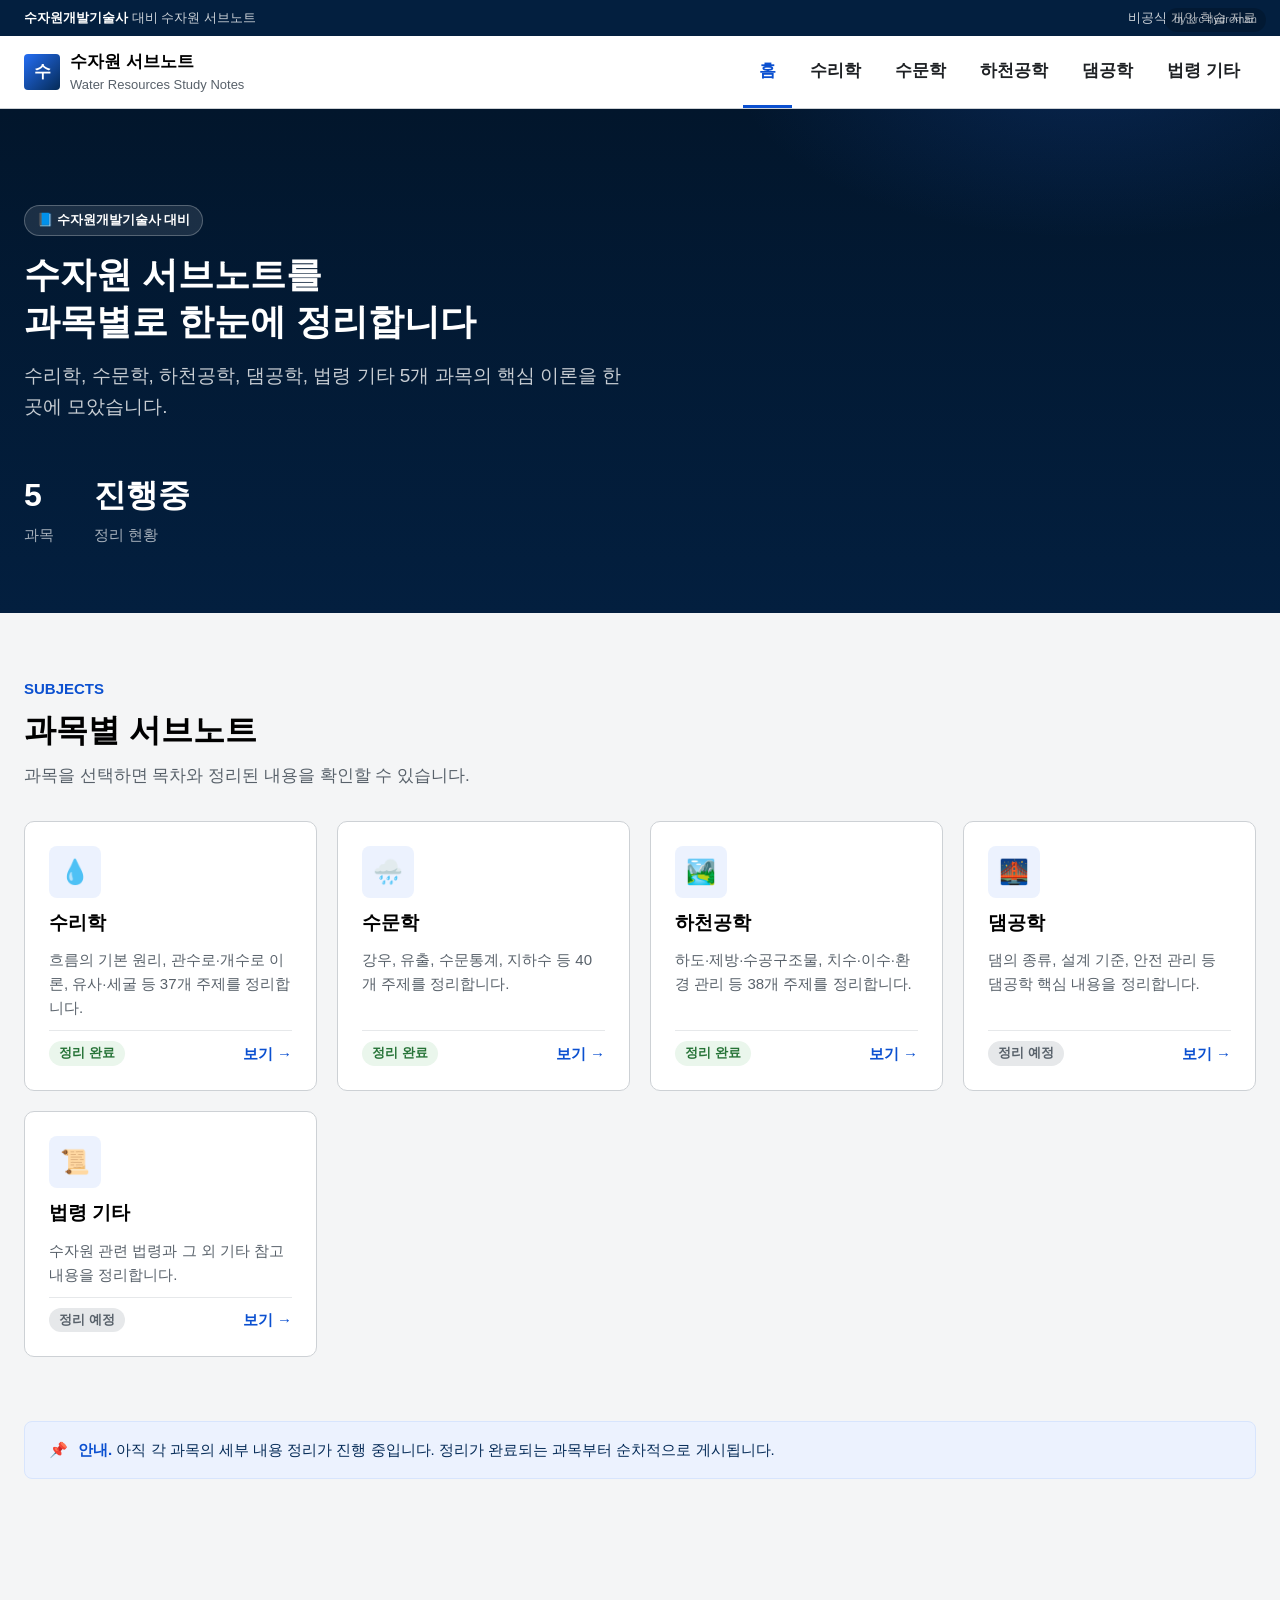
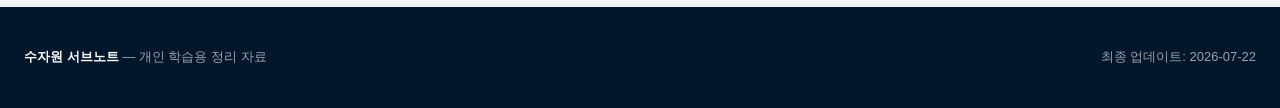
==== commit 442c2cdc: "Fill in 하천공학 subject page with 38 topics from source PDF Co-Authored-By: Claude Sonnet 5 <noreply@an" ====
--- a/index.html
+++ b/index.html
@@ -87,9 +87,9 @@
         <a class="subject-card" href="web/subjects/river.html">
           <div class="icon">🏞️</div>
           <h3>하천공학</h3>
-          <p>하천의 계획·설계와 치수·이수 관련 하천공학 이론을 정리합니다.</p>
+          <p>하도·제방·수공구조물, 치수·이수·환경 관리 등 38개 주제를 정리합니다.</p>
           <div class="meta">
-            <span class="progress-badge todo">정리 예정</span>
+            <span class="progress-badge done">정리 완료</span>
             <span class="cta-link">보기 →</span>
           </div>
         </a>
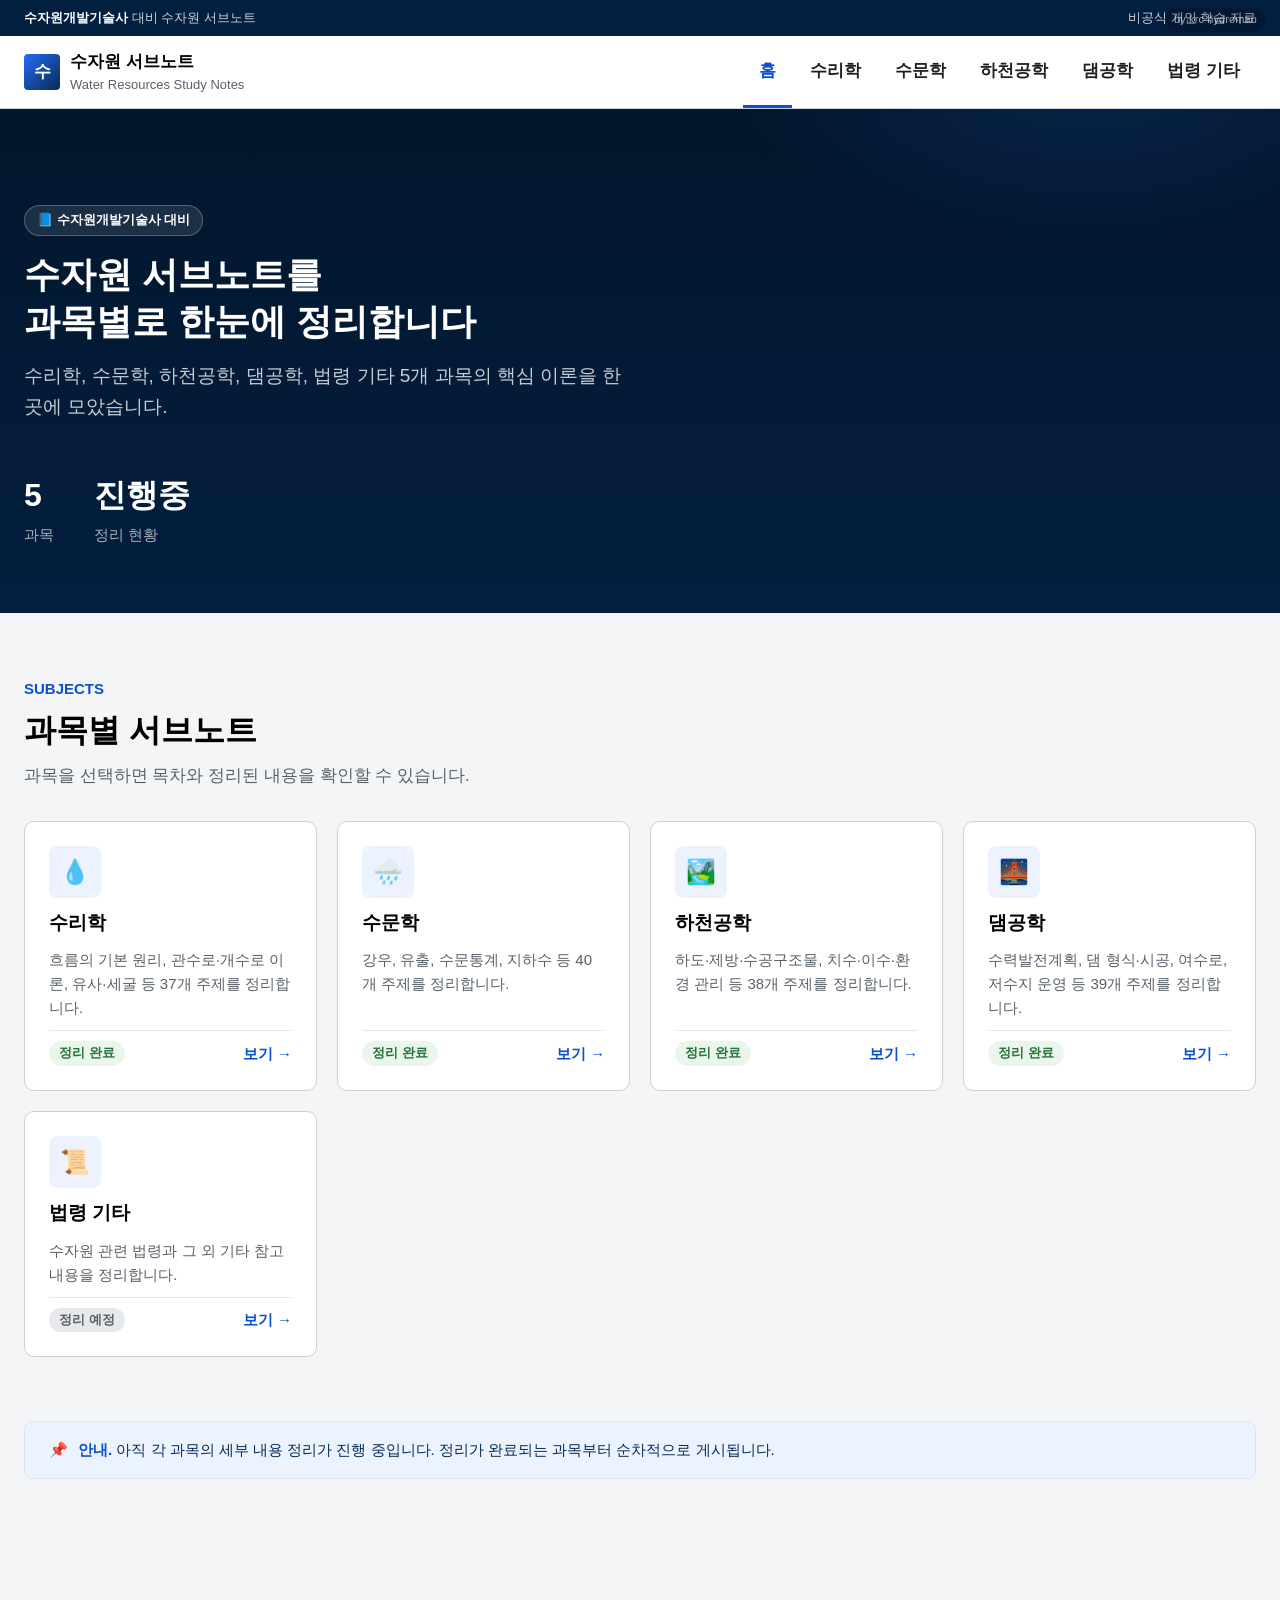
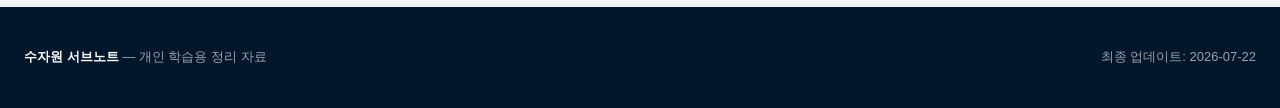
==== commit ee688207: "Fill in 댐공학 subject page with 39 topics from source PDF Co-Authored-By: Claude Sonnet 5 <noreply@ant" ====
--- a/index.html
+++ b/index.html
@@ -97,9 +97,9 @@
         <a class="subject-card" href="web/subjects/dam.html">
           <div class="icon">🌉</div>
           <h3>댐공학</h3>
-          <p>댐의 종류, 설계 기준, 안전 관리 등 댐공학 핵심 내용을 정리합니다.</p>
+          <p>수력발전계획, 댐 형식·시공, 여수로, 저수지 운영 등 39개 주제를 정리합니다.</p>
           <div class="meta">
-            <span class="progress-badge todo">정리 예정</span>
+            <span class="progress-badge done">정리 완료</span>
             <span class="cta-link">보기 →</span>
           </div>
         </a>
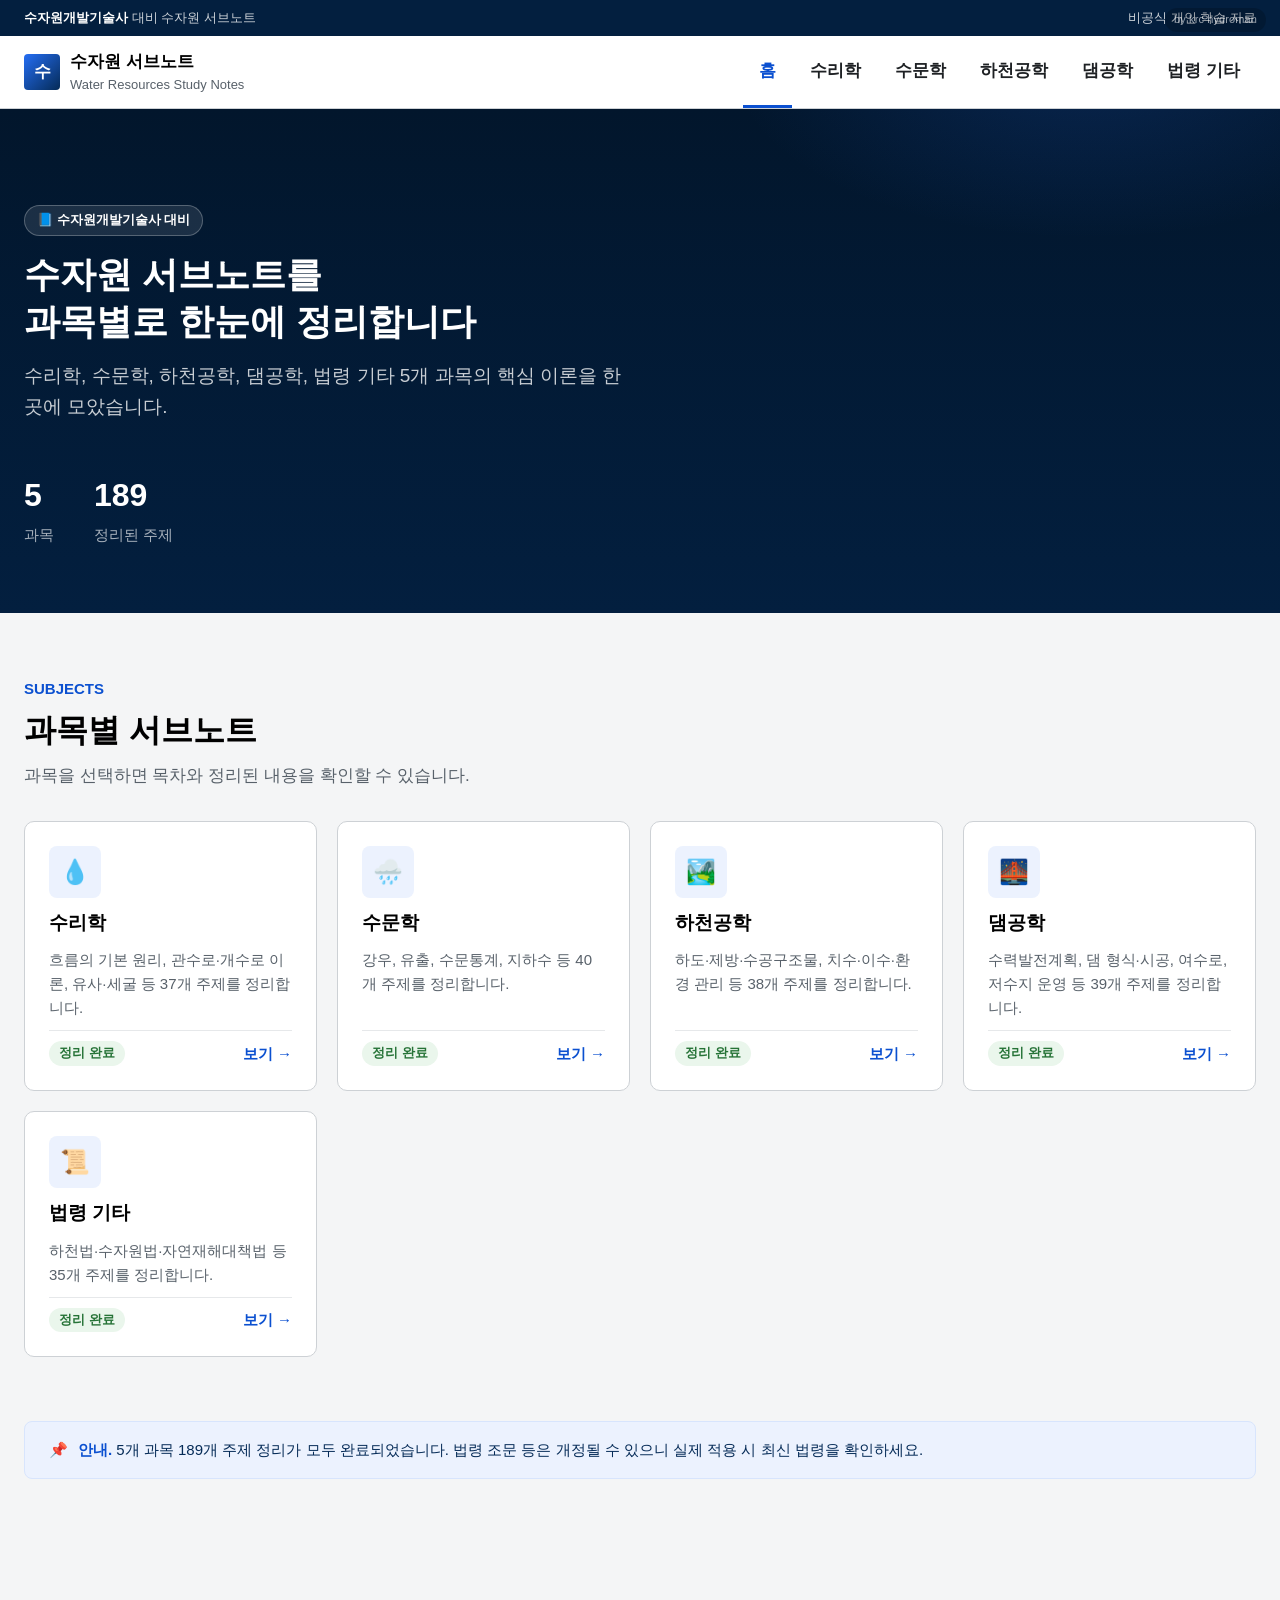
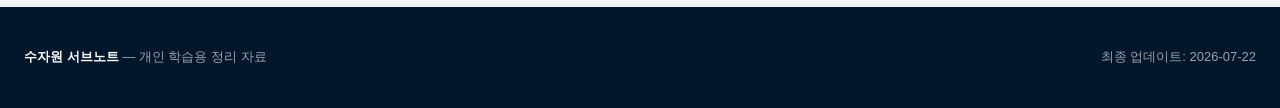
==== commit 84b44b71: "Fill in 법령 기타 subject page with 35 topics and mark all subjects complete All 5 subjects (189 topics " ====
--- a/index.html
+++ b/index.html
@@ -50,7 +50,7 @@
       <p>수리학, 수문학, 하천공학, 댐공학, 법령 기타 5개 과목의 핵심 이론을 한 곳에 모았습니다.</p>
       <div class="stats">
         <div class="stat"><b>5</b><span>과목</span></div>
-        <div class="stat"><b>진행중</b><span>정리 현황</span></div>
+        <div class="stat"><b>189</b><span>정리된 주제</span></div>
       </div>
     </div>
   </section>
@@ -107,9 +107,9 @@
         <a class="subject-card" href="web/subjects/law.html">
           <div class="icon">📜</div>
           <h3>법령 기타</h3>
-          <p>수자원 관련 법령과 그 외 기타 참고 내용을 정리합니다.</p>
+          <p>하천법·수자원법·자연재해대책법 등 35개 주제를 정리합니다.</p>
           <div class="meta">
-            <span class="progress-badge todo">정리 예정</span>
+            <span class="progress-badge done">정리 완료</span>
             <span class="cta-link">보기 →</span>
           </div>
         </a>
@@ -121,7 +121,7 @@
     <div class="container">
       <div class="notice">
         <span>📌</span>
-        <span><b>안내.</b> 아직 각 과목의 세부 내용 정리가 진행 중입니다. 정리가 완료되는 과목부터 순차적으로 게시됩니다.</span>
+        <span><b>안내.</b> 5개 과목 189개 주제 정리가 모두 완료되었습니다. 법령 조문 등은 개정될 수 있으니 실제 적용 시 최신 법령을 확인하세요.</span>
       </div>
     </div>
   </section>
